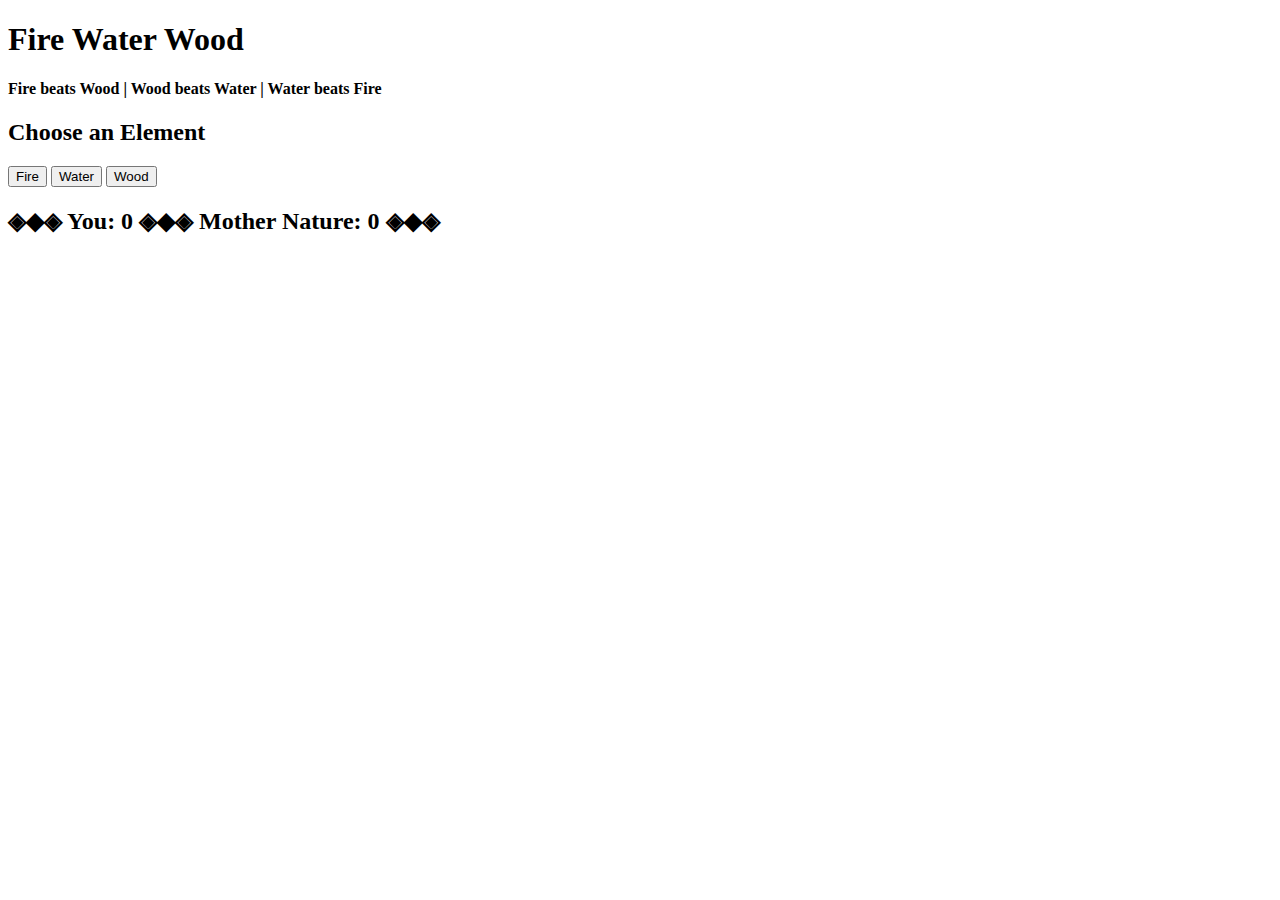
==== index.html @ beaff428 "Move game from being playable in browser console to now being playable in webpage HTML" ====
<!DOCTYPE html>
<html lang="en">

<head>
    <meta charset="UTF-8">
    <meta http-equiv="X-UA-Compatible" content="IE=edge">
    <meta name="viewport" content="width=device-width, initial-scale=1.0">
    <title>Document</title>
    <link rel="stylesheet" href="style.css">
</head>

<body>
    <h1>Fire Water Wood</h1>
    <h4>Fire beats Wood | Wood beats Water | Water beats Fire</h4>
    <h2>Choose an Element</h2>
    <button class="elementBtn" id="fire">Fire</button>
    <button class="elementBtn" id="water">Water</button>
    <button class="elementBtn" id="wood">Wood</button>

    <h2 id="scoreBoard"> ◈◆◈ You: 0 ◈◆◈ Mother Nature: 0 ◈◆◈ </h2>
    <h3 id="finalOutcome"></h3>

    <div id="gameLog"></div>




    <script src="script.js"></script>
</body>

</html>
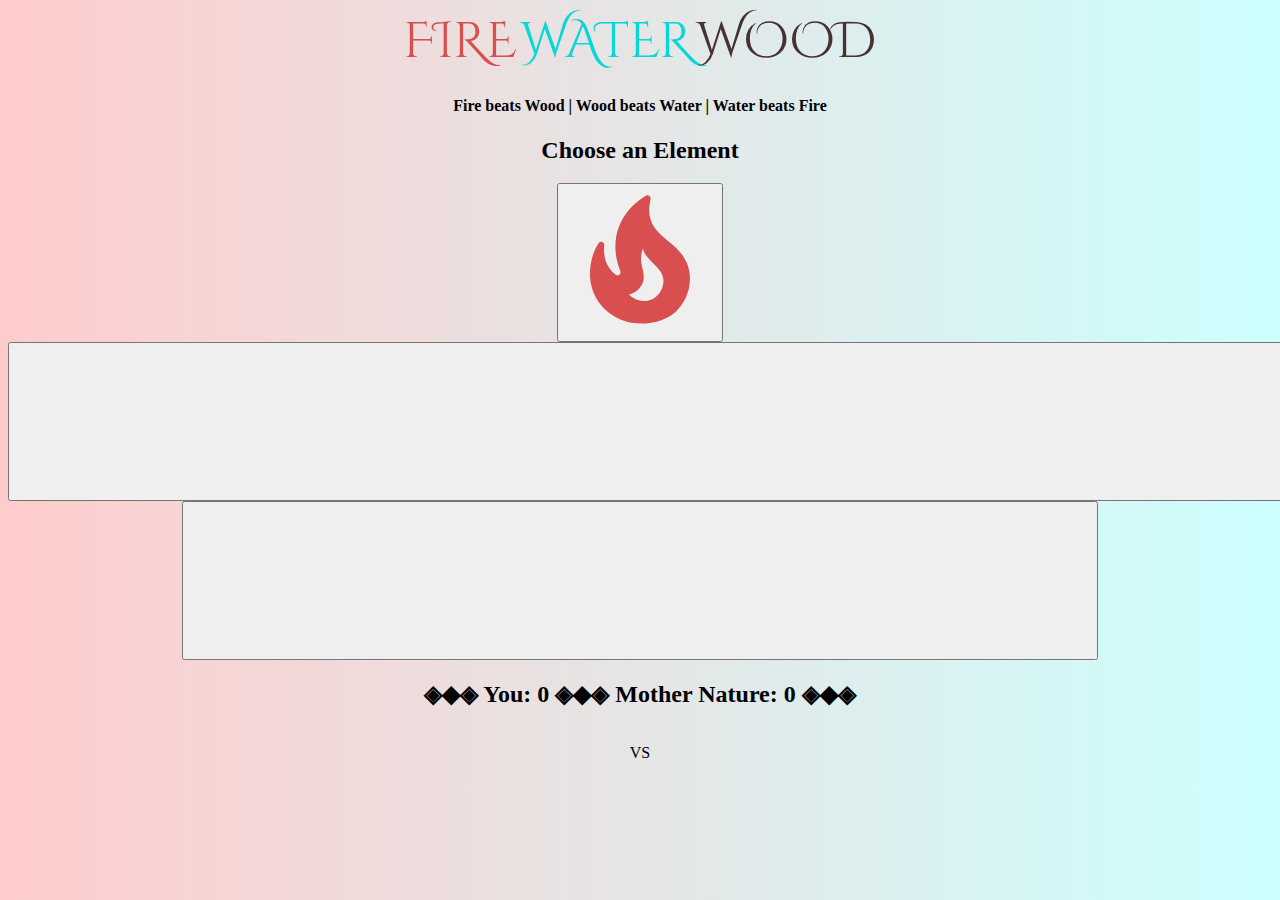
==== commit 6370f6b0: "Add styling to the UI and gameplay" ====
--- a/index.html
+++ b/index.html
@@ -7,23 +7,30 @@
     <meta name="viewport" content="width=device-width, initial-scale=1.0">
     <title>Document</title>
     <link rel="stylesheet" href="style.css">
+    <link href="https://fonts.googleapis.com/icon?family=Material+Icons+Outlined" rel="stylesheet">
 </head>
 
 <body>
-    <h1>Fire Water Wood</h1>
+    <header>
+        <span class="fire">FIRE</span>
+        <span class="water">WATER</span>
+        <span class="wood">WOOD</span>
+    </header>
     <h4>Fire beats Wood | Wood beats Water | Water beats Fire</h4>
     <h2>Choose an Element</h2>
-    <button class="elementBtn" id="fire">Fire</button>
-    <button class="elementBtn" id="water">Water</button>
-    <button class="elementBtn" id="wood">Wood</button>
+    <button id="fire" class="elementBtn"><span class="fire material-icons-outlined">local_fire_department</span></button>
+    <button id="water" class="elementBtn"><span class="water material-icons-outlined">water_drop</span></button>
+    <button id="wood" class="elementBtn"><span class="wood material-icons-outlined">forest</span></button>
 
     <h2 id="scoreBoard"> ◈◆◈ You: 0 ◈◆◈ Mother Nature: 0 ◈◆◈ </h2>
     <h3 id="finalOutcome"></h3>
 
     <div id="gameLog"></div>
-
-
-
+    <div id="scene">
+        <span id="playerIcon" class="material-icons-outlined"></span>
+        <p>VS</p>
+        <span id="computerIcon" class="material-icons-outlined"></span>
+    </div>
 
     <script src="script.js"></script>
 </body>
--- a/style.css
+++ b/style.css
@@ -0,0 +1,35 @@
+@import url('https://fonts.googleapis.com/css2?family=Cinzel+Decorative:wght@700&display=swap');
+
+body {
+    background: linear-gradient(90deg, #FFCCCC, #CCFFFF);
+    text-align: center;
+}
+
+header span {
+    font-size: 50px;
+    font-family: 'Cinzel Decorative', cursive;
+}
+
+.elementBtn:hover {
+    background: #E6DFDF;
+    transform: scale(1.05);
+}
+.elementBtn span {
+    font-size: 150px;
+}
+.fire {
+    color: #d94e4e;
+}
+.water {
+    color: #09d6d6;
+}
+.wood {
+    color: #453232;
+}
+#scene {
+    display: flex;
+    justify-content: center;
+}
+#scene span {
+    font-size: 100px;
+}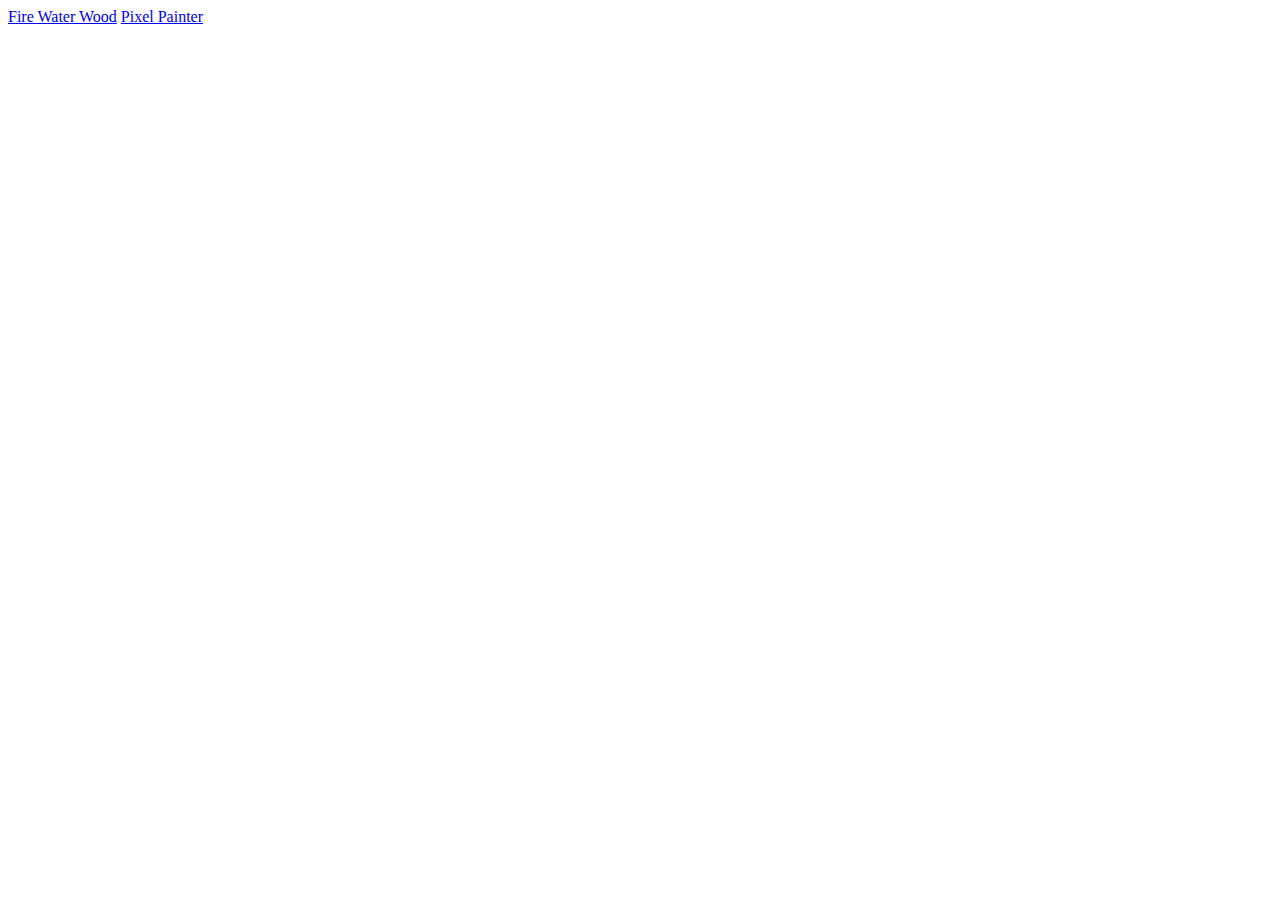
==== commit a85991df: "Create Pixel Painter game" ====
--- a/index.html
+++ b/index.html
@@ -1,38 +1,13 @@
 <!DOCTYPE html>
 <html lang="en">
-
 <head>
     <meta charset="UTF-8">
     <meta http-equiv="X-UA-Compatible" content="IE=edge">
     <meta name="viewport" content="width=device-width, initial-scale=1.0">
-    <title>Document</title>
-    <link rel="stylesheet" href="style.css">
-    <link href="https://fonts.googleapis.com/icon?family=Material+Icons+Outlined" rel="stylesheet">
+    <title>Games</title>
 </head>
-
 <body>
-    <header>
-        <span class="fire">FIRE</span>
-        <span class="water">WATER</span>
-        <span class="wood">WOOD</span>
-    </header>
-    <h4>Fire beats Wood | Wood beats Water | Water beats Fire</h4>
-    <h2>Choose an Element</h2>
-    <button id="fire" class="elementBtn"><span class="fire material-icons-outlined">local_fire_department</span></button>
-    <button id="water" class="elementBtn"><span class="water material-icons-outlined">water_drop</span></button>
-    <button id="wood" class="elementBtn"><span class="wood material-icons-outlined">forest</span></button>
-
-    <h2 id="scoreBoard"> ◈◆◈ You: 0 ◈◆◈ Mother Nature: 0 ◈◆◈ </h2>
-    <h3 id="finalOutcome"></h3>
-
-    <div id="gameLog"></div>
-    <div id="scene">
-        <span id="playerIcon" class="material-icons-outlined"></span>
-        <p>VS</p>
-        <span id="computerIcon" class="material-icons-outlined"></span>
-    </div>
-
-    <script src="script.js"></script>
+    <a href="games/fire-water-wood.html">Fire Water Wood</a>
+    <a href="games/pixel-painter.html">Pixel Painter</a>
 </body>
-
 </html>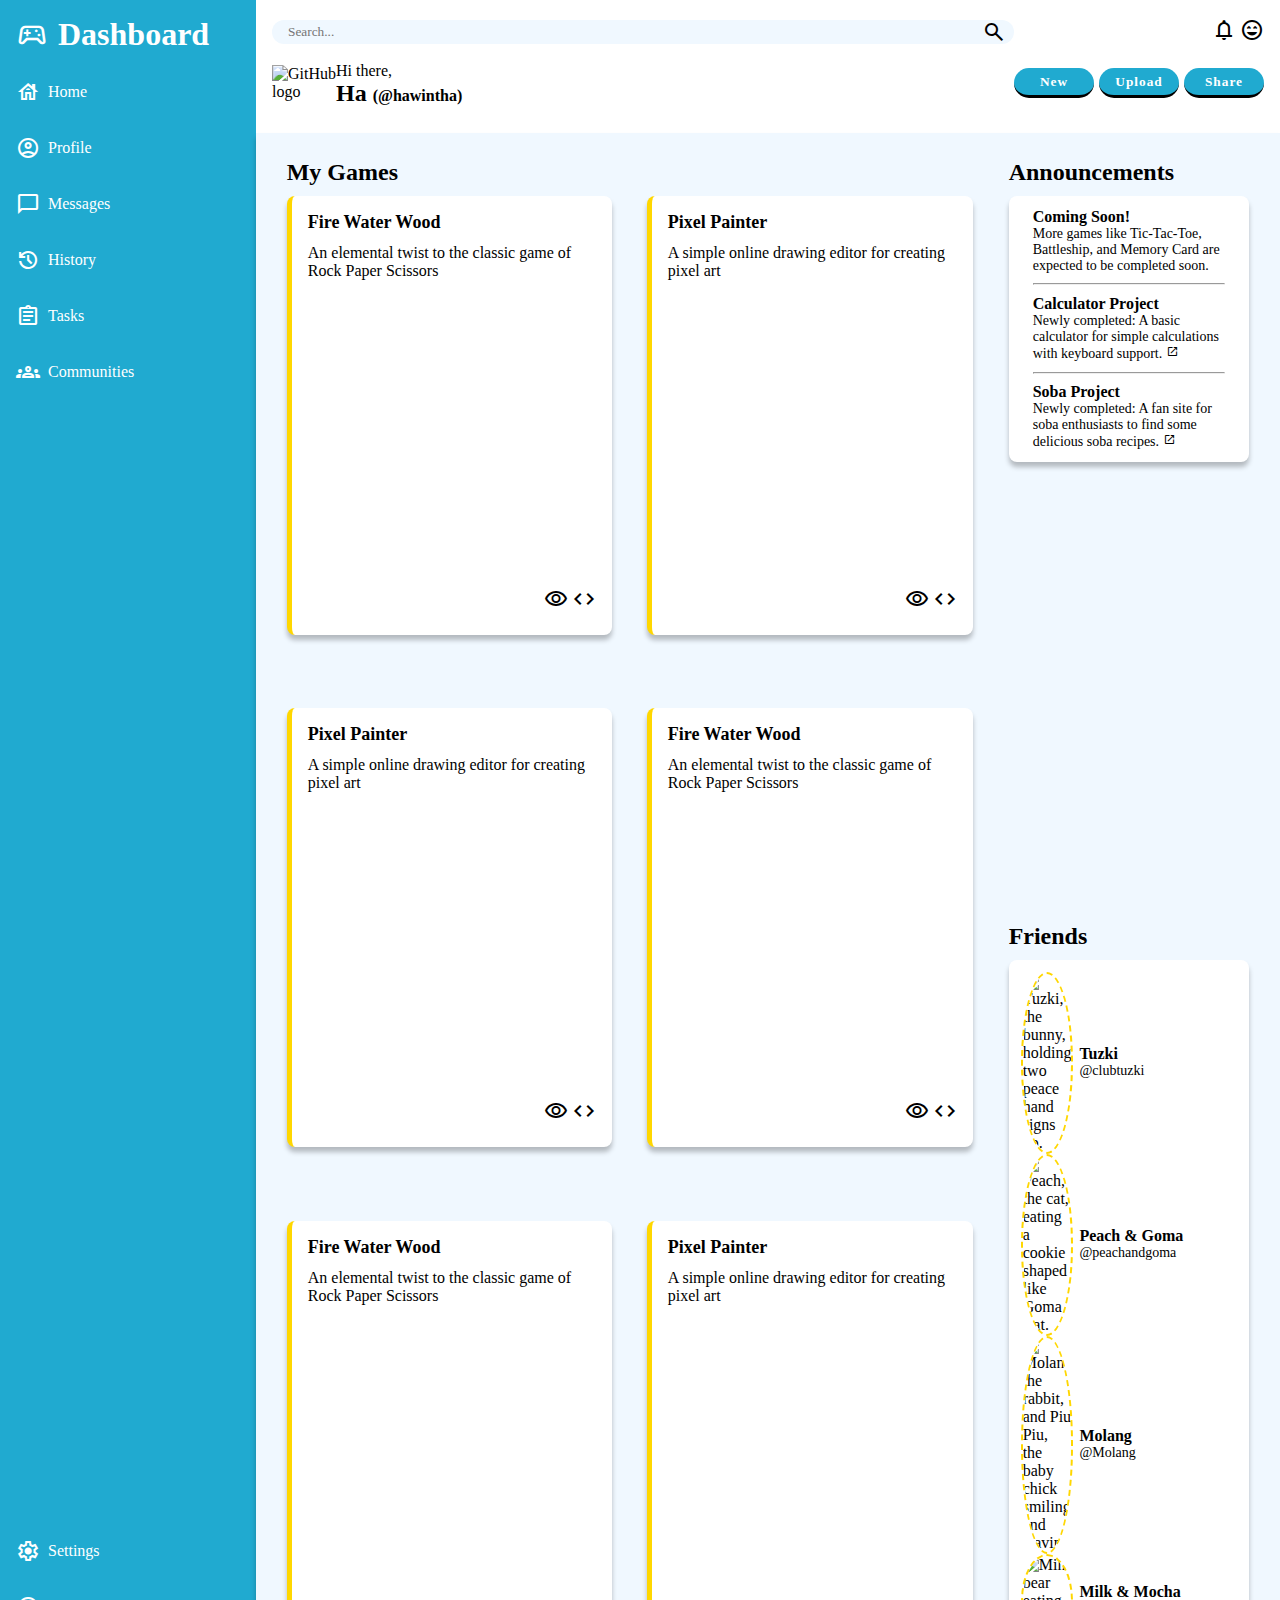
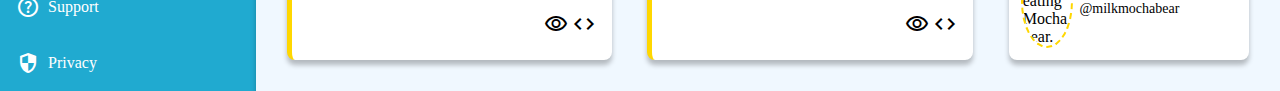
==== commit 436a8616: "Add game dashboard layout and CSS with links to previous projects" ====
--- a/index.html
+++ b/index.html
@@ -1,13 +1,168 @@
 <!DOCTYPE html>
 <html lang="en">
+
 <head>
     <meta charset="UTF-8">
     <meta http-equiv="X-UA-Compatible" content="IE=edge">
     <meta name="viewport" content="width=device-width, initial-scale=1.0">
     <title>Games</title>
+    <link rel="stylesheet" href="style.css">
+    <link rel="stylesheet"
+        href="https://fonts.googleapis.com/css2?family=Material+Symbols+Outlined:opsz,wght,FILL,GRAD@20..48,100..700,0..1,-50..200" />
 </head>
+
 <body>
-    <a href="games/fire-water-wood.html">Fire Water Wood</a>
-    <a href="games/pixel-painter.html">Pixel Painter</a>
+    <div class="grid">
+        <nav class="grid">
+            <a class="grid logo" href="index.html"><span
+                    class="material-symbols-outlined">sports_esports</span>Dashboard</a>
+            <div class="grid navLinks actions">
+                <a class="grid" href="index.html"><span class="material-symbols-outlined">house</span>Home</a>
+                <a class="grid" href="#"><span class="material-symbols-outlined">account_circle</span>Profile</a>
+                <a class="grid" href="#"><span class="material-symbols-outlined">chat_bubble</span>Messages</a>
+                <a class="grid" href="#"><span class="material-symbols-outlined">history</span>History</a>
+                <a class="grid" href="#"><span class="material-symbols-outlined">assignment</span>Tasks</a>
+                <a class="grid" href="#"><span class="material-symbols-outlined">groups</span>Communities</a>
+            </div>
+            <div class="grid navLinks logistics">
+                <a class="grid" href="#"><span class="material-symbols-outlined">settings</span>Settings</a>
+                <a class="grid" href="#"><span class="material-symbols-outlined">help</span>Support</a>
+                <a class="grid" href="#"><span class="material-symbols-outlined">security</span>Privacy</a>
+            </div>
+        </nav>
+        <header class="grid">
+            <div class="grid searchField">
+                <input type="text" name="search" id="search" placeholder="Search...">
+                <span class="search material-symbols-outlined">search</span>
+            </div>
+            <div class="quickSettings">
+                <span class="material-symbols-outlined">notifications</span>
+                <span class="material-symbols-outlined">sentiment_very_satisfied</span>
+            </div>
+            <div class="grid greet">
+                <img src="https://github.githubassets.com/images/modules/logos_page/GitHub-Mark.png" alt="GitHub logo">
+                <p>Hi there,</p>
+                <h2>Ha <a href="https://github.com/hawintha" target="_blank">(@hawintha)</a></h2>
+            </div>
+            <div class="grid quickBtns">
+                <button>New</button>
+                <button>Upload</button>
+                <button>Share</button>
+            </div>
+        </header>
+        <main class="grid">
+            <h2>My Games</h2>
+            <h2>Announcements</h2>
+            <section class="grid games">
+                <div class="grid card">
+                    <a class="game" href="games/fire-water-wood.html">Fire Water Wood</a>
+                    <p>An elemental twist to the classic game of Rock Paper Scissors</p>
+                    <div class="gameCardBtns">
+                        <a href="games/fire-water-wood.html" class="material-symbols-outlined">visibility</a>
+                        <a href="https://github.com/hawintha/odin-games/tree/main/games"
+                            class="material-symbols-outlined">code</a>
+                    </div>
+                </div>
+                <div class="grid card">
+                    <a class="game" href="games/pixel-painter.html">Pixel Painter</a>
+                    <p>A simple online drawing editor for creating pixel art</p>
+                    <div class="gameCardBtns">
+                        <a href="games/pixel-painter.html" class="material-symbols-outlined">visibility</a>
+                        <a href="https://github.com/hawintha/odin-games/tree/main/games"
+                            class="material-symbols-outlined">code</a>
+                    </div>
+                </div>
+                <div class="grid card">
+                    <a class="game" href="games/pixel-painter.html">Pixel Painter</a>
+                    <p>A simple online drawing editor for creating pixel art</p>
+                    <div class="gameCardBtns">
+                        <a href="games/pixel-painter.html" class="material-symbols-outlined">visibility</a>
+                        <a href="https://github.com/hawintha/odin-games/tree/main/games"
+                            class="material-symbols-outlined">code</a>
+                    </div>
+                </div>
+                <div class="grid card">
+                    <a class="game" href="games/fire-water-wood.html">Fire Water Wood</a>
+                    <p>An elemental twist to the classic game of Rock Paper Scissors</p>
+                    <div class="gameCardBtns">
+                        <a href="games/fire-water-wood.html" class="material-symbols-outlined">visibility</a>
+                        <a href="https://github.com/hawintha/odin-games/tree/main/games"
+                            class="material-symbols-outlined">code</a>
+                    </div>
+                </div>
+                <div class="grid card">
+                    <a class="game" href="games/fire-water-wood.html">Fire Water Wood</a>
+                    <p>An elemental twist to the classic game of Rock Paper Scissors</p>
+                    <div class="gameCardBtns">
+                        <a href="games/fire-water-wood.html" class="material-symbols-outlined">visibility</a>
+                        <a href="https://github.com/hawintha/odin-games/tree/main/games"
+                            class="material-symbols-outlined">code</a>
+                    </div>
+                </div>
+                <div class="grid card">
+                    <a class="game" href="games/pixel-painter.html">Pixel Painter</a>
+                    <p>A simple online drawing editor for creating pixel art</p>
+                    <div class="gameCardBtns">
+                        <a href="games/pixel-painter.html" class="material-symbols-outlined">visibility</a>
+                        <a href="https://github.com/hawintha/odin-games/tree/main/games"
+                            class="material-symbols-outlined">code</a>
+                    </div>
+                </div>
+            </section>
+            <section>
+                <div class="card announcements">
+                    <div class="announcement">
+                        <h3>Coming Soon!</h3>
+                        <p>More games like Tic-Tac-Toe, Battleship, and Memory Card are expected to be completed soon.
+                        </p>
+                    </div>
+                    <hr>
+                    <div class="announcement">
+                        <h3>Calculator Project</h3>
+                        <p>Newly completed: A basic calculator for simple calculations with keyboard support.
+                            <a href="../odin-tools/tools/calculator.html" target="_blank"
+                                class="material-symbols-outlined">open_in_new</a>
+                        </p>
+                    </div>
+                    <hr>
+                    <div class="announcement">
+                        <h3>Soba Project</h3>
+                        <p>Newly completed: A fan site for soba enthusiasts to find some delicious soba recipes.
+                            <a href="../odin-recipes/index.html" target="_blank"
+                                class="material-symbols-outlined">open_in_new</a>
+                        </p>
+                    </div>
+                </div>
+            </section>
+            <h2>Friends</h2>
+            <section class="grid card friends">
+                <div class="grid friend">
+                    <img src="https://static.wikia.nocookie.net/sixflags/images/2/21/Tuzki.png/revision/latest?cb=20180829080737"
+                        alt="Tuzki, the bunny, holding two peace hand signs up." class="friendIcon">
+                    <h3>Tuzki</h3>
+                    <a href="https://www.facebook.com/clubtuzki/" target="_blank">@clubtuzki</a>
+                </div>
+                <div class="grid friend">
+                    <img src="https://image.spreadshirtmedia.com/image-server/v1/compositions/T1302A1PA2669PT24X0Y0D1029186559FS2610/views/1,width=650,height=650,appearanceId=1/peach-goma-mochi-cat-kitty-cute-romantic-kawaii-gift-boyfriend-girlfriend.jpg"
+                        alt="Peach, the cat, eating a cookie shaped like Goma Cat." class="friendIcon">
+                    <h3>Peach & Goma</h3>
+                    <a href="https://www.facebook.com/peachandgoma/" target="_blank">@peachandgoma </a>
+                </div>
+                <div class="grid friend">
+                    <img src="https://b.thumbs.redditmedia.com/zcUWhHpLjaAKxnuGREtIBz76S2pdJRkBmCbkuifzxpg.png"
+                        alt="Molang, the rabbit, and Piu Piu, the baby chick smiling and waving." class="friendIcon">
+                    <h3>Molang</h3>
+                    <a href="https://www.facebook.com/Molang/" target="_blank">@Molang</a>
+                </div>
+                <div class="grid friend">
+                    <img src="https://static.wikia.nocookie.net/miraluminex-gaming/images/e/e6/Site-logo.png/revision/latest?cb=20211210203405"
+                        alt="Milk bear eating Mocha bear." class="friendIcon">
+                    <h3>Milk & Mocha</h3>
+                    <a href="https://www.facebook.com/milkmochabear/" target="_blank">@milkmochabear</a>
+                </div>
+            </section>
+        </main>
+    </div>
 </body>
+
 </html>--- a/style.css
+++ b/style.css
@@ -0,0 +1,214 @@
+* {
+    margin: 0;
+    font-family: Cambria, Cochin, Georgia, Times, 'Times New Roman', serif;
+}
+
+.grid {
+    display: grid;
+}
+
+.card {
+    border-radius: 8px;
+    box-shadow: rgb(0 0 0 / 25%) 0px 5px 5px;
+}
+
+a {
+    text-decoration: none;
+    color: black;
+}
+
+a:hover {
+    color: gold;
+}
+
+body>.grid {
+    grid-template: auto 1fr / 1fr 4fr;
+    height: 100vh;
+}
+
+nav {
+    grid-area: 1/1/-1/2;
+    grid-template-rows: 4rem 1fr 1fr;
+    align-items: start;
+    background-color: #20AAD0;
+    color: white;
+    padding: 1rem;
+}
+
+.logo {
+    column-gap: 10px;
+    font-size: 2rem;
+    font-weight: 600;
+}
+
+.logo span {
+    font-size: 2rem;
+}
+
+.navLinks {
+    gap: 2rem;
+}
+
+.logistics {
+    align-self: end;
+}
+
+nav a {
+    grid-template-columns: 2rem 1fr;
+    align-items: center;
+    color: white;
+}
+
+header {
+    grid-template: 2rem 1fr / 1fr max-content;
+    padding: 1rem;
+    align-items: center;
+}
+
+.searchField {
+    grid-template-columns: 1fr 2rem;
+}
+
+.searchField input {
+    grid-area: 1/1/-1/-1;
+    outline: none;
+    background-color: aliceblue;
+    border: none;
+    border-radius: 1rem;
+    padding: 0 1rem;
+}
+
+.search {
+    grid-area: 1/2/-1/-1;
+}
+
+.search:hover {
+    color: gold;
+    cursor: pointer;
+}
+
+.greet {
+    grid-template: 2rem 1fr / 4rem 1fr;
+}
+
+.greet img {
+    grid-area: 1/1/3/2;
+    align-self: center;
+    width: 100%;
+}
+
+.greet p {
+    align-self: end;
+}
+
+.greet a {
+    font-size: 1rem;
+}
+
+.quickSettings,
+.quickBtns {
+    justify-self: right;
+    grid-template-columns: 1fr 1fr 1fr;
+    gap: 5px;
+}
+
+.quickBtns button {
+    background-color: #20AAD0;
+    border-radius: 15px;
+    border-width: 0 0 3px;
+    color: #FFFFFF;
+    cursor: pointer;
+    font-weight: 700;
+    letter-spacing: 1px;
+    line-height: 25px;
+    width: 5rem;
+}
+
+.quickBtns button:hover {
+    border: #FFFFFF;
+}
+
+main {
+    grid-template: 2rem 1fr 4rem 1fr / 3fr 1fr;
+    padding: 3%;
+    background-color: aliceblue;
+    box-shadow: rgb(0 0 0 / 25%) 0px 5px 5px;
+}
+
+.games {
+    grid-area: 2/1/-1/2;
+    grid-template-columns: 1fr 1fr;
+    gap: 5%;
+    padding-right: 5%;
+}
+
+.games .card {
+    grid-template-rows: 2rem 1fr 2rem;
+    align-content: space-between;
+    background-color: white;
+    border-left: 5px solid gold;
+    padding: 1rem;
+}
+
+.game {
+    font-weight: 600;
+    font-size: 18px;
+}
+
+.gameCard a {
+    font-weight: 600;
+}
+
+.gameCardBtns {
+    justify-self: end;
+}
+
+.announcements {
+    background-color: white;
+    padding: 5% 10%;
+}
+
+h3 {
+    font-size: 16px;
+    align-self: end;
+}
+
+hr {
+    margin: 5% 0;
+}
+
+.announcement p {
+    font-size: 14px;
+}
+
+.announcement a {
+    font-size: 13px;
+}
+
+.friends {
+    background-color: white;
+    padding: 5%;
+    align-content: space-around;
+}
+
+h2 {
+    align-self: end;
+    padding-bottom: 10px;
+}
+
+.friend {
+    grid-template: 1fr 1fr / 25% 75%;
+    gap: 0 10px;
+    margin-right: 10%;
+}
+
+.friendIcon {
+    grid-area: 1/1/-1/2;
+    border: 2px dashed gold;
+    border-radius: 50%;
+    width: 100%;
+}
+
+.friend a {
+    font-size: 14px;
+}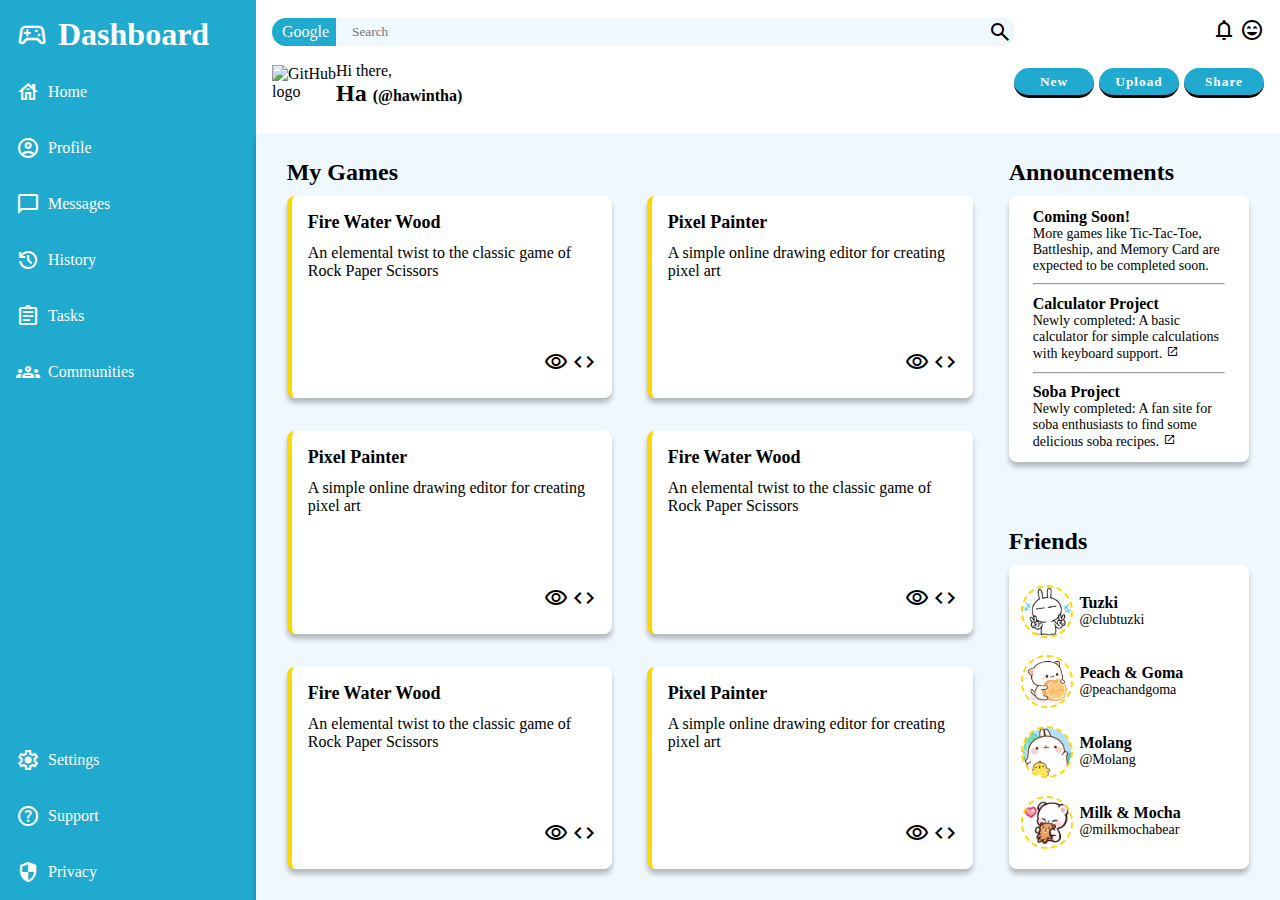
==== commit b7ae4985: "Fix profile images and add Google search" ====
--- a/index.html
+++ b/index.html
@@ -31,10 +31,11 @@
             </div>
         </nav>
         <header class="grid">
-            <div class="grid searchField">
-                <input type="text" name="search" id="search" placeholder="Search...">
-                <span class="search material-symbols-outlined">search</span>
-            </div>
+            <form class="grid searchForm" action="https://www.google.com/search" target="_blank">
+                <label for="search">Google</label>
+                <input type="text" name="q" id="search" placeholder="Search">
+                <button class="search material-symbols-outlined">search</button>
+            </form>
             <div class="quickSettings">
                 <span class="material-symbols-outlined">notifications</span>
                 <span class="material-symbols-outlined">sentiment_very_satisfied</span>
@@ -137,26 +138,25 @@
             <h2>Friends</h2>
             <section class="grid card friends">
                 <div class="grid friend">
-                    <img src="https://static.wikia.nocookie.net/sixflags/images/2/21/Tuzki.png/revision/latest?cb=20180829080737"
-                        alt="Tuzki, the bunny, holding two peace hand signs up." class="friendIcon">
+                    <img src="images/tuzki-peace.webp" alt="Tuzki, the bunny, holding two peace hand signs up."
+                        class="friendIcon">
                     <h3>Tuzki</h3>
                     <a href="https://www.facebook.com/clubtuzki/" target="_blank">@clubtuzki</a>
                 </div>
                 <div class="grid friend">
-                    <img src="https://image.spreadshirtmedia.com/image-server/v1/compositions/T1302A1PA2669PT24X0Y0D1029186559FS2610/views/1,width=650,height=650,appearanceId=1/peach-goma-mochi-cat-kitty-cute-romantic-kawaii-gift-boyfriend-girlfriend.jpg"
-                        alt="Peach, the cat, eating a cookie shaped like Goma Cat." class="friendIcon">
+                    <img src="images/peach-goma-cookie.jpg" alt="Peach, the cat, eating a cookie shaped like Goma Cat."
+                        class="friendIcon">
                     <h3>Peach & Goma</h3>
                     <a href="https://www.facebook.com/peachandgoma/" target="_blank">@peachandgoma </a>
                 </div>
                 <div class="grid friend">
-                    <img src="https://b.thumbs.redditmedia.com/zcUWhHpLjaAKxnuGREtIBz76S2pdJRkBmCbkuifzxpg.png"
+                    <img src="images/molang.png"
                         alt="Molang, the rabbit, and Piu Piu, the baby chick smiling and waving." class="friendIcon">
                     <h3>Molang</h3>
                     <a href="https://www.facebook.com/Molang/" target="_blank">@Molang</a>
                 </div>
                 <div class="grid friend">
-                    <img src="https://static.wikia.nocookie.net/miraluminex-gaming/images/e/e6/Site-logo.png/revision/latest?cb=20211210203405"
-                        alt="Milk bear eating Mocha bear." class="friendIcon">
+                    <img src="images/milk-eating-mocha.jpg" alt="Milk bear eating Mocha bear." class="friendIcon">
                     <h3>Milk & Mocha</h3>
                     <a href="https://www.facebook.com/milkmochabear/" target="_blank">@milkmochabear</a>
                 </div>
--- a/style.css
+++ b/style.css
@@ -65,21 +65,34 @@
     align-items: center;
 }
 
-.searchField {
-    grid-template-columns: 1fr 2rem;
-}
-
-.searchField input {
+.searchForm {
+    grid-template-columns: 4rem 1fr 2rem;
+}
+
+.searchForm label {
     grid-area: 1/1/-1/-1;
+    background-color: #20AAD0;
+    border-radius: 1rem;
+    align-self: center;
+    color: white;
+    line-height: 180%;
+    padding-left: 10px;
+}
+
+.searchForm input {
+    grid-area: 1/2/-1/-1;
     outline: none;
     background-color: aliceblue;
     border: none;
+    border-radius: 0 1rem 1rem 0;
+    padding: 0 1rem;
+}
+
+.search {
+    grid-area: 1/3/-1/-1;
+    border: none;
     border-radius: 1rem;
-    padding: 0 1rem;
-}
-
-.search {
-    grid-area: 1/2/-1/-1;
+    background-color: aliceblue;
 }
 
 .search:hover {
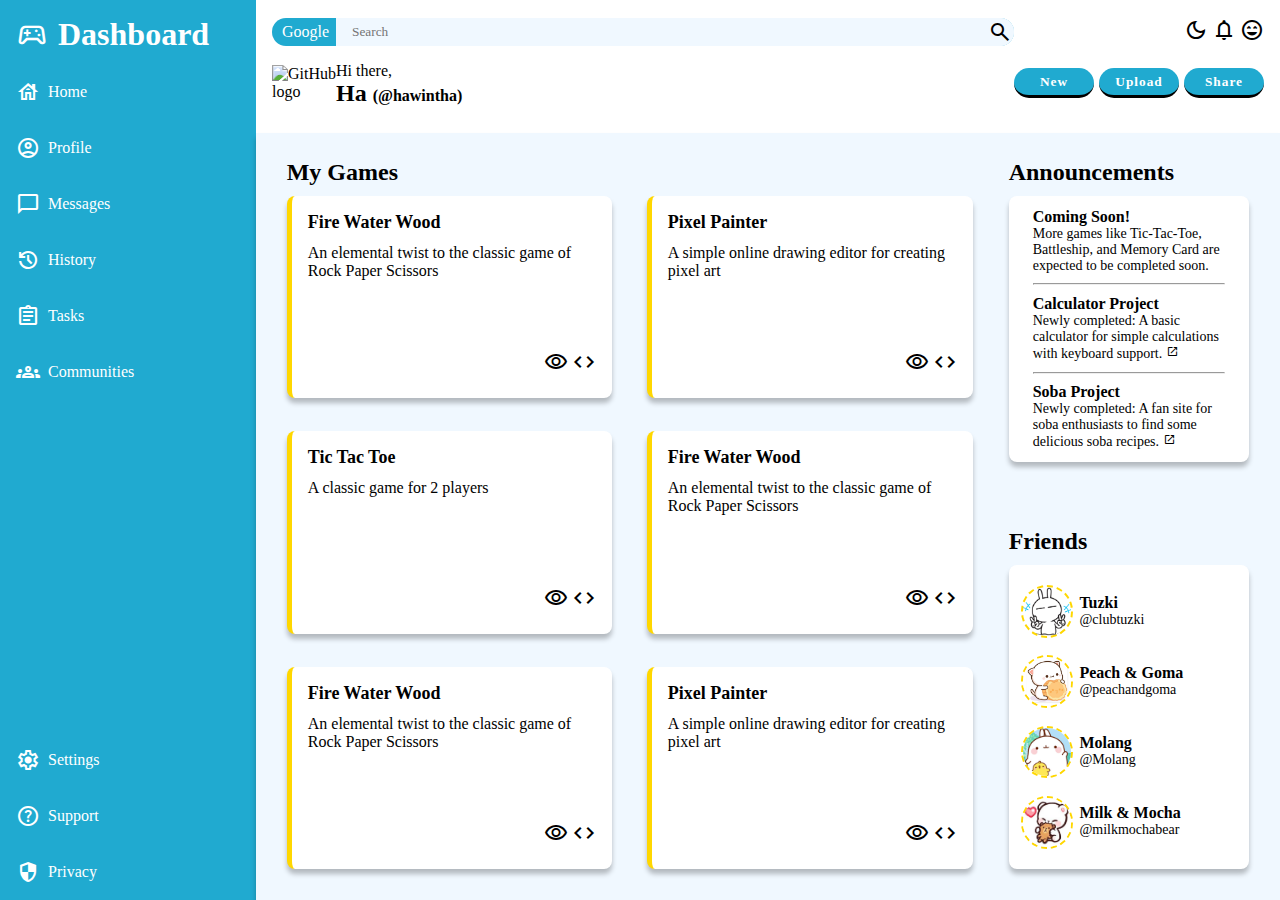
==== commit d8d9961a: "Allow players to take turns marking the board" ====
--- a/index.html
+++ b/index.html
@@ -37,6 +37,7 @@
                 <button class="search material-symbols-outlined">search</button>
             </form>
             <div class="quickSettings">
+                <span id="lightSwitch" class="material-symbols-outlined">dark_mode</span>
                 <span class="material-symbols-outlined">notifications</span>
                 <span class="material-symbols-outlined">sentiment_very_satisfied</span>
             </div>
@@ -74,10 +75,10 @@
                     </div>
                 </div>
                 <div class="grid card">
-                    <a class="game" href="games/pixel-painter.html">Pixel Painter</a>
-                    <p>A simple online drawing editor for creating pixel art</p>
+                    <a class="game" href="games/pixel-painter.html">Tic Tac Toe</a>
+                    <p>A classic game for 2 players</p>
                     <div class="gameCardBtns">
-                        <a href="games/pixel-painter.html" class="material-symbols-outlined">visibility</a>
+                        <a href="games/tic-tac-toe.html" class="material-symbols-outlined">visibility</a>
                         <a href="https://github.com/hawintha/odin-games/tree/main/games"
                             class="material-symbols-outlined">code</a>
                     </div>
@@ -163,6 +164,7 @@
             </section>
         </main>
     </div>
+    <script src="script.js"></script>
 </body>
 
 </html>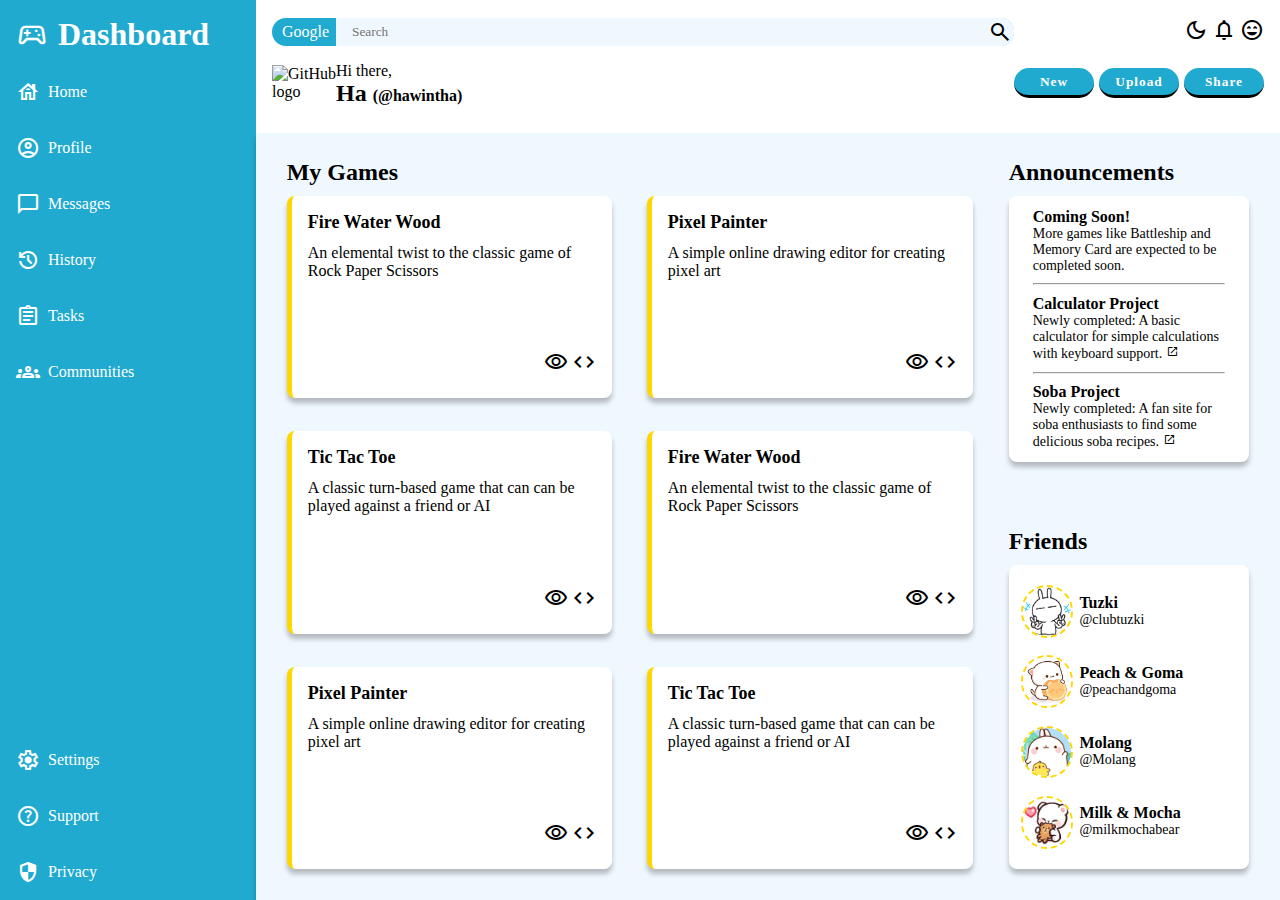
==== commit b8d1edff: "Add AI mode" ====
--- a/index.html
+++ b/index.html
@@ -75,19 +75,10 @@
                     </div>
                 </div>
                 <div class="grid card">
-                    <a class="game" href="games/pixel-painter.html">Tic Tac Toe</a>
-                    <p>A classic game for 2 players</p>
+                    <a class="game" href="games/tic-tac-toe.html">Tic Tac Toe</a>
+                    <p>A classic turn-based game that can can be played against a friend or AI</p>
                     <div class="gameCardBtns">
                         <a href="games/tic-tac-toe.html" class="material-symbols-outlined">visibility</a>
-                        <a href="https://github.com/hawintha/odin-games/tree/main/games"
-                            class="material-symbols-outlined">code</a>
-                    </div>
-                </div>
-                <div class="grid card">
-                    <a class="game" href="games/fire-water-wood.html">Fire Water Wood</a>
-                    <p>An elemental twist to the classic game of Rock Paper Scissors</p>
-                    <div class="gameCardBtns">
-                        <a href="games/fire-water-wood.html" class="material-symbols-outlined">visibility</a>
                         <a href="https://github.com/hawintha/odin-games/tree/main/games"
                             class="material-symbols-outlined">code</a>
                     </div>
@@ -110,12 +101,21 @@
                             class="material-symbols-outlined">code</a>
                     </div>
                 </div>
+                <div class="grid card">
+                    <a class="game" href="games/tic-tac-toe.html">Tic Tac Toe</a>
+                    <p>A classic turn-based game that can can be played against a friend or AI</p>
+                    <div class="gameCardBtns">
+                        <a href="games/tic-tac-toe.html" class="material-symbols-outlined">visibility</a>
+                        <a href="https://github.com/hawintha/odin-games/tree/main/games"
+                            class="material-symbols-outlined">code</a>
+                    </div>
+                </div>
             </section>
             <section>
                 <div class="card announcements">
                     <div class="announcement">
                         <h3>Coming Soon!</h3>
-                        <p>More games like Tic-Tac-Toe, Battleship, and Memory Card are expected to be completed soon.
+                        <p>More games like Battleship and Memory Card are expected to be completed soon.
                         </p>
                     </div>
                     <hr>
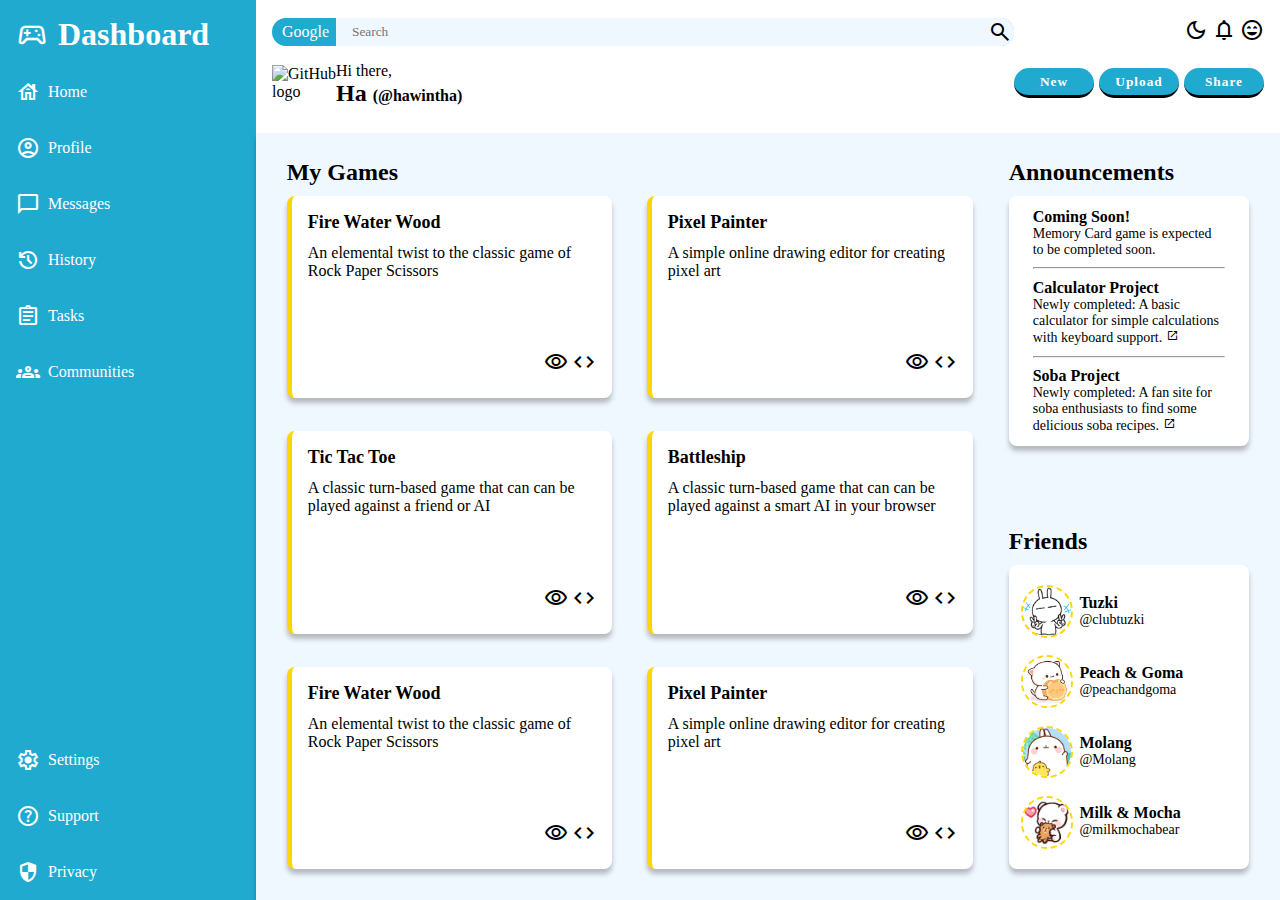
==== commit 01934954: "Add battleship project" ====
--- a/index.html
+++ b/index.html
@@ -84,6 +84,15 @@
                     </div>
                 </div>
                 <div class="grid card">
+                    <a class="game" href="https://hawintha.github.io/battleship/">Battleship</a>
+                    <p>A classic turn-based game that can can be played against a smart AI in your browser</p>
+                    <div class="gameCardBtns">
+                        <a href="https://hawintha.github.io/battleship/"
+                            class="material-symbols-outlined">visibility</a>
+                        <a href="https://github.com/hawintha/battleship" class="material-symbols-outlined">code</a>
+                    </div>
+                </div>
+                <div class="grid card">
                     <a class="game" href="games/fire-water-wood.html">Fire Water Wood</a>
                     <p>An elemental twist to the classic game of Rock Paper Scissors</p>
                     <div class="gameCardBtns">
@@ -101,21 +110,12 @@
                             class="material-symbols-outlined">code</a>
                     </div>
                 </div>
-                <div class="grid card">
-                    <a class="game" href="games/tic-tac-toe.html">Tic Tac Toe</a>
-                    <p>A classic turn-based game that can can be played against a friend or AI</p>
-                    <div class="gameCardBtns">
-                        <a href="games/tic-tac-toe.html" class="material-symbols-outlined">visibility</a>
-                        <a href="https://github.com/hawintha/odin-games/tree/main/games"
-                            class="material-symbols-outlined">code</a>
-                    </div>
-                </div>
             </section>
             <section>
                 <div class="card announcements">
                     <div class="announcement">
                         <h3>Coming Soon!</h3>
-                        <p>More games like Battleship and Memory Card are expected to be completed soon.
+                        <p>Memory Card game is expected to be completed soon.
                         </p>
                     </div>
                     <hr>
